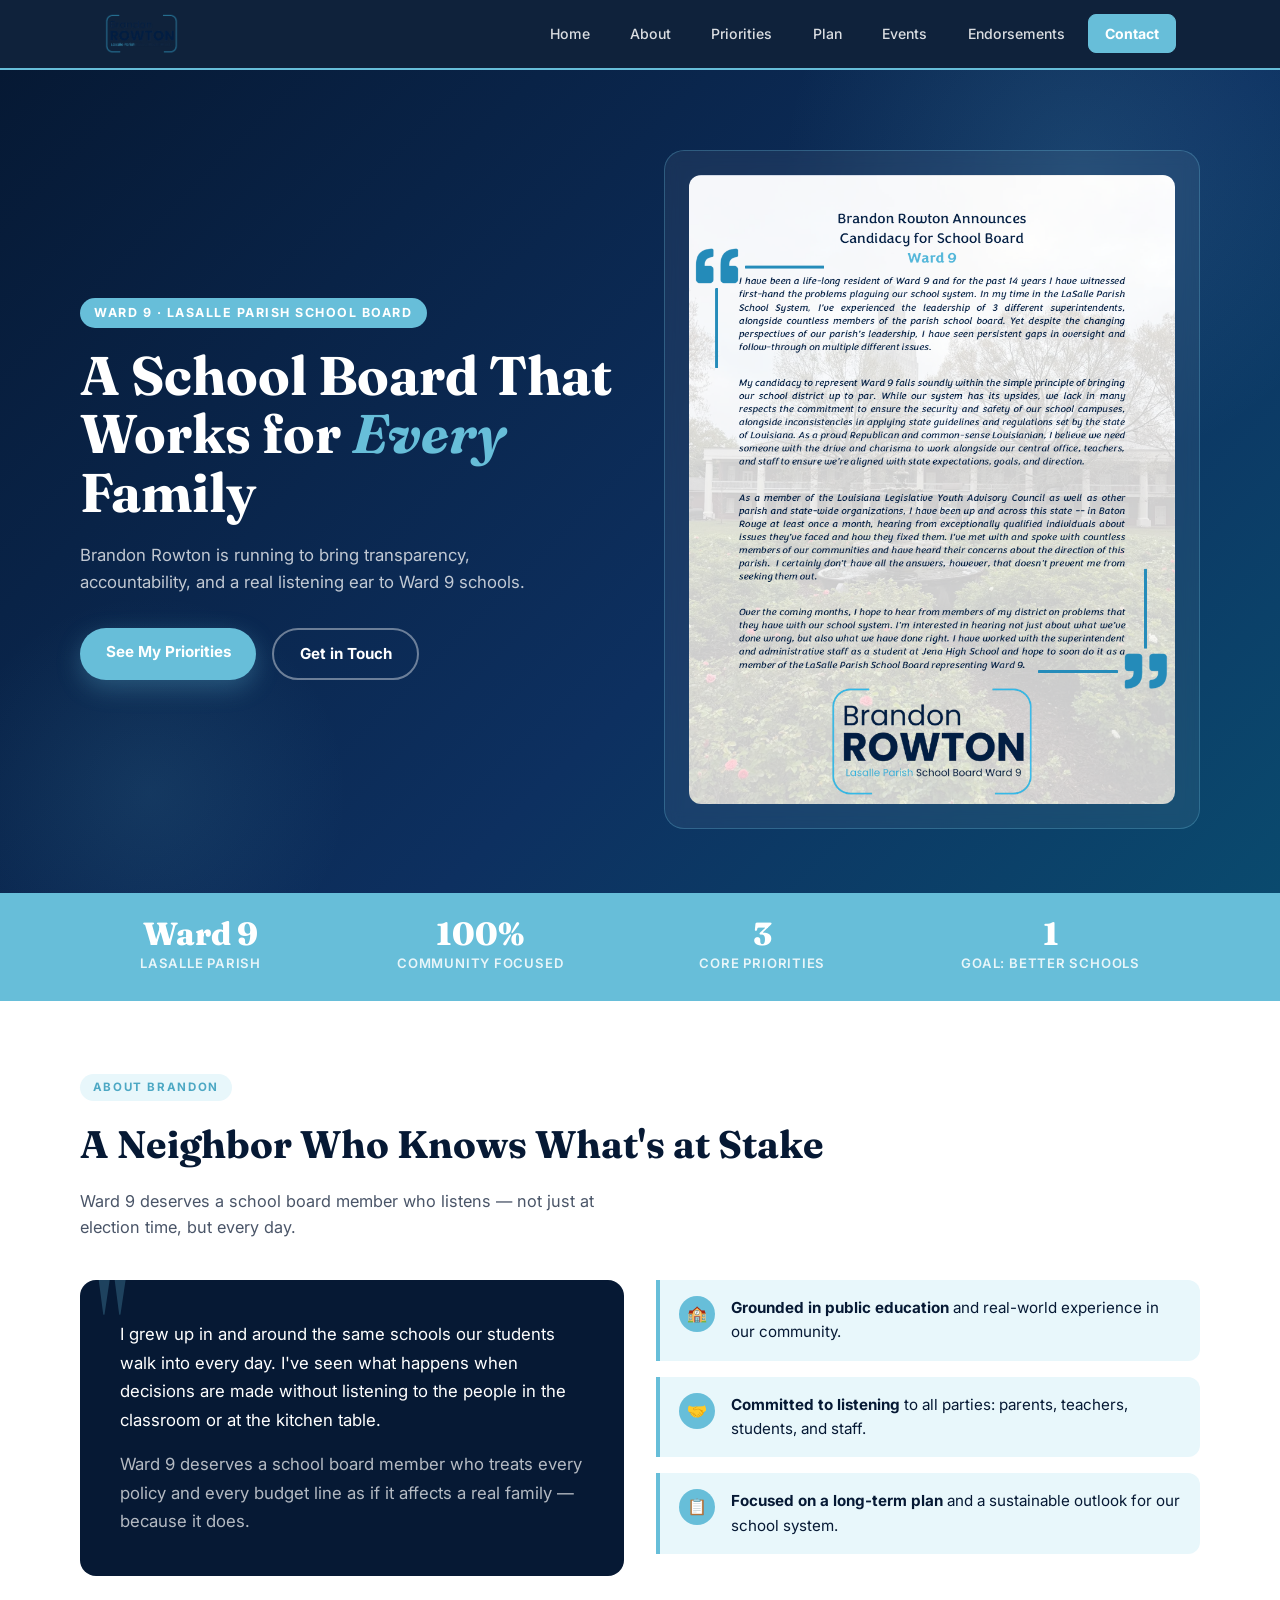
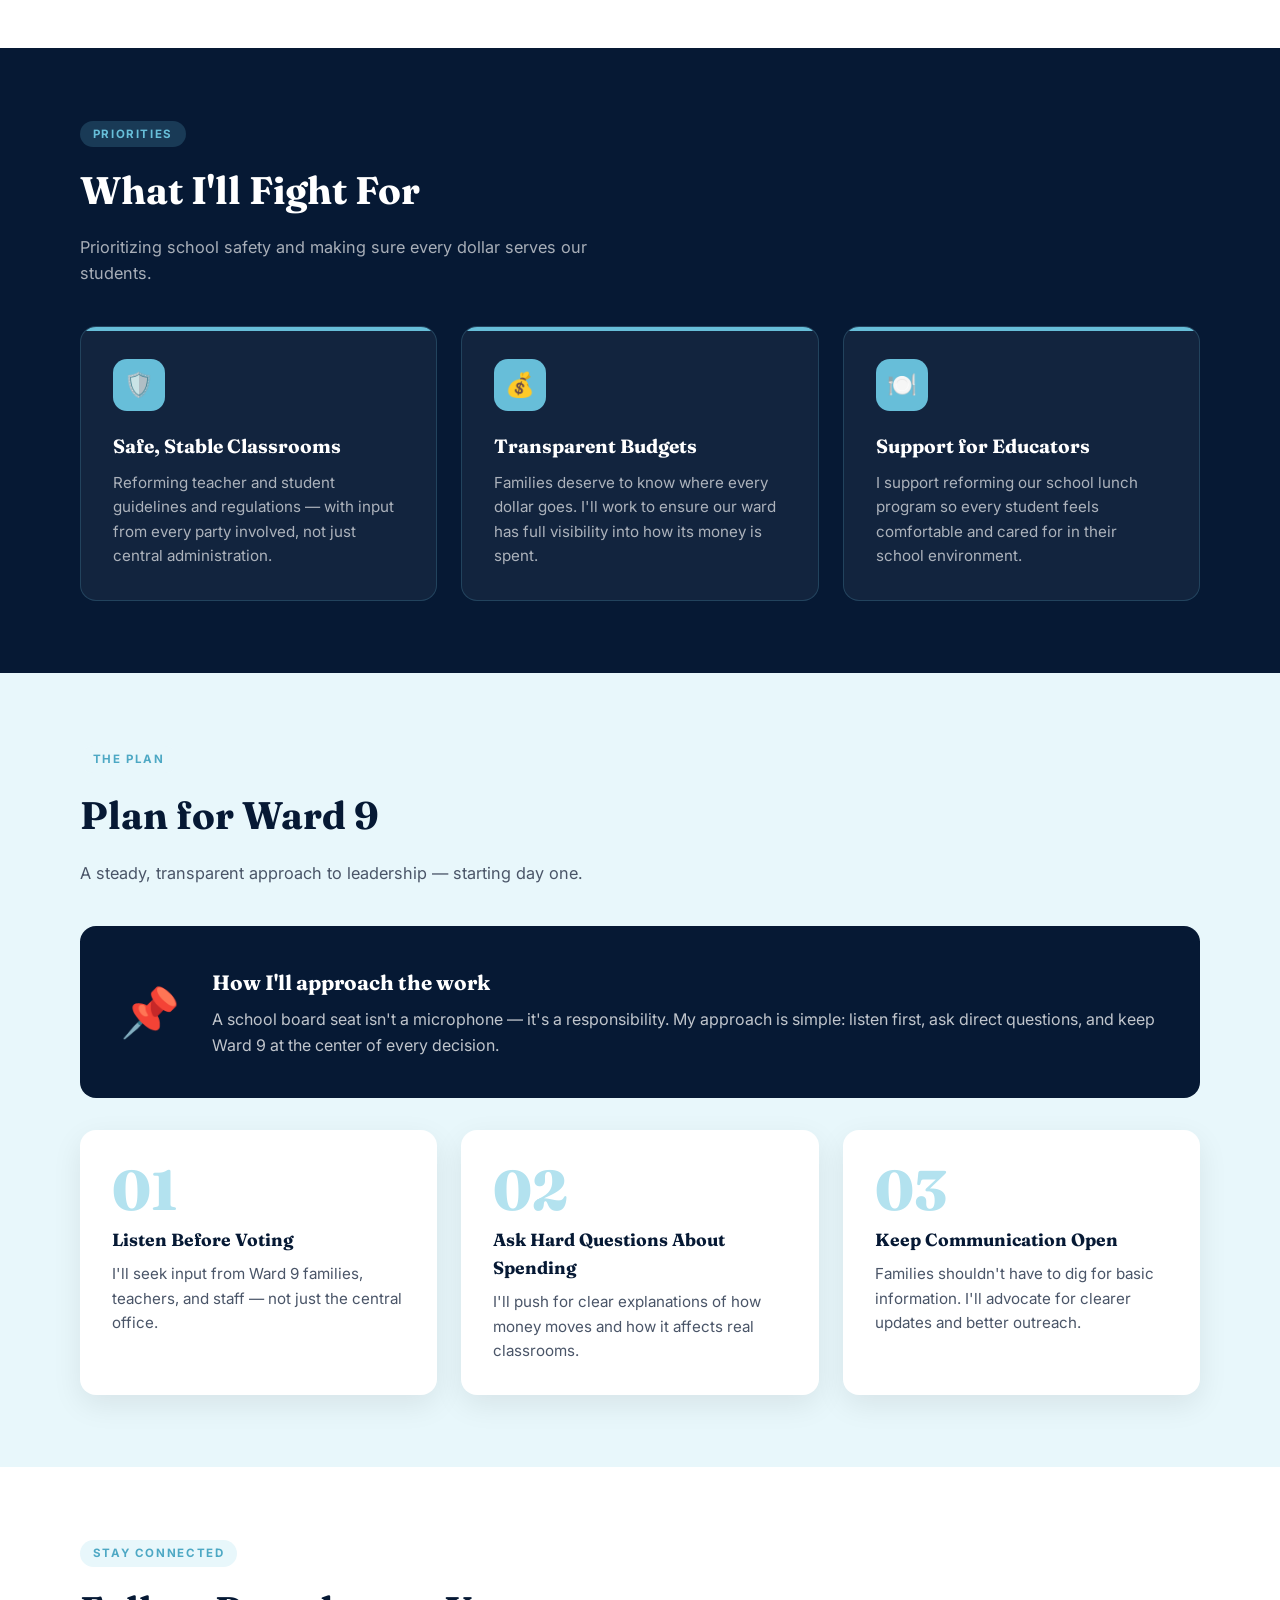
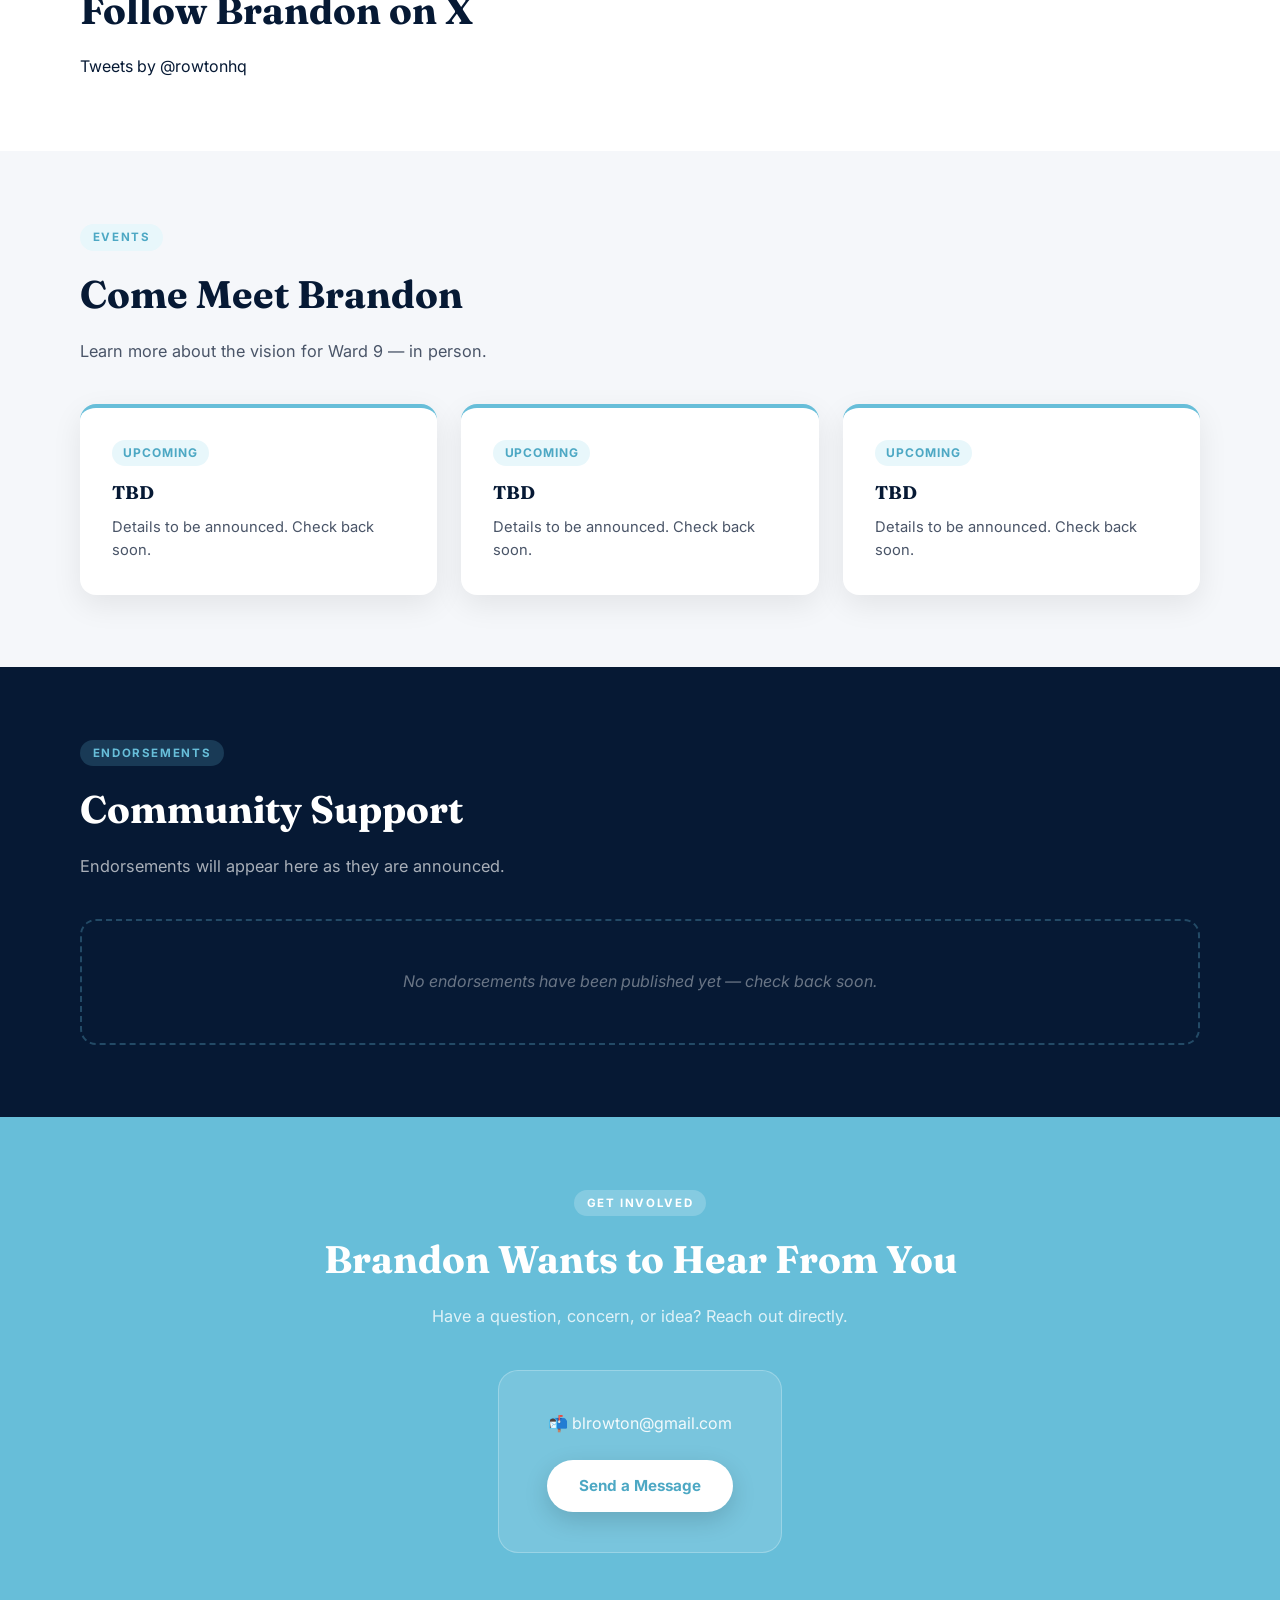
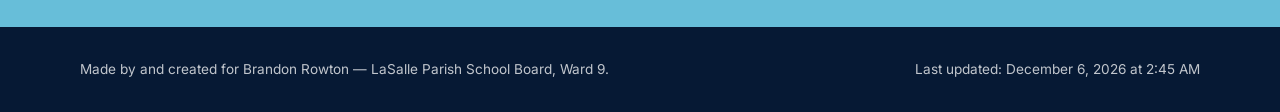
==== index (2).html @ 970050c7 "Add files via upload" ====
<!DOCTYPE html>
<html lang="en">
<head>
  <link rel="stylesheet" href="style.css">
  <meta charset="UTF-8" />
  <meta name="viewport" content="width=device-width, initial-scale=1.0" />
  <title>Brandon Rowton for Ward 9 School Board</title>
  <link rel="icon" type="image/png" href="Copilot_20260420_123606-removebg-preview.png">
  <link rel="preconnect" href="https://fonts.googleapis.com">
  <link rel="preconnect" href="https://fonts.gstatic.com" crossorigin>
  <link href="https://fonts.googleapis.com/css2?family=Fraunces:ital,wght@0,600;0,700;0,800;1,700&family=Inter:wght@400;500;600;700&display=swap" rel="stylesheet">
  <style>
    :root {
      --navy: #082145;
      --navy-deep: #061934;
      --blue: #67bed9;
      --blue-dark: #4da8c4;
      --blue-pale: #e8f7fb;
      --blue-mid: #b3e2ef;
      --white: #FFFFFF;
      --gray: #F5F7FA;
      --radius: 16px;
      --shadow: 0 10px 30px rgba(0,0,0,0.08);
      --shadow-blue: 0 8px 24px rgba(103,190,217,0.3);
    }
    * { margin: 0; padding: 0; box-sizing: border-box; }
    html { scroll-behavior: smooth; }
    body { font-family: "Inter", sans-serif; background: var(--gray); color: var(--navy-deep); line-height: 1.6; overflow-x: hidden; }
    img { max-width: 100%; display: block; }
    a { text-decoration: none; color: inherit; }

    header { position: sticky; top: 0; z-index: 100; background: rgba(6,25,52,0.96); backdrop-filter: blur(12px); border-bottom: 2px solid var(--blue); }
    .nav-container { max-width: 1120px; margin: auto; padding: 0.8rem 1.5rem; display: flex; justify-content: space-between; align-items: center; }
    .nav-logo { height: 42px; width: auto; object-fit: contain; }
    .nav-toggle { display: none; font-size: 1.6rem; background: none; border: none; cursor: pointer; color: #fff; }
    .nav-links { display: flex; gap: 0.4rem; align-items: center; }
    .nav-links a { padding: 0.45rem 1rem; background: transparent; color: rgba(255,255,255,0.85); border-radius: 8px; font-weight: 500; font-size: 0.88rem; transition: 0.2s ease; border: 1px solid transparent; }
    .nav-links a:hover { background: var(--blue); color: #fff; border-color: var(--blue); }
    .nav-links a.cta { background: var(--blue); color: #fff; font-weight: 700; border-color: var(--blue); }
    .nav-links a.cta:hover { background: var(--blue-dark); }
    @media (max-width: 768px) {
      .nav-links { position: fixed; top: 70px; right: 1rem; left: 1rem; background: var(--navy-deep); border: 1px solid var(--blue); border-radius: 12px; padding: 1rem; flex-direction: column; gap: 0.4rem; display: none; }
      .nav-links.open { display: flex; }
      .nav-links a { width: 100%; text-align: center; }
      .nav-toggle { display: block; }
    }

    .hero { background: linear-gradient(135deg, var(--navy-deep) 0%, #0d3060 60%, #0a4a6e 100%); position: relative; overflow: hidden; padding: 5rem 1.5rem 4rem; }
    .hero::before { content: ''; position: absolute; width: 600px; height: 600px; border-radius: 50%; background: radial-gradient(circle, rgba(103,190,217,0.15) 0%, transparent 70%); top: -200px; right: -100px; pointer-events: none; }
    .hero::after { content: ''; position: absolute; width: 400px; height: 400px; border-radius: 50%; background: radial-gradient(circle, rgba(103,190,217,0.1) 0%, transparent 70%); bottom: -100px; left: -50px; pointer-events: none; }
    .hero-inner { max-width: 1120px; margin: auto; display: grid; grid-template-columns: 1fr 1fr; gap: 3rem; align-items: center; position: relative; z-index: 1; }
    @media (max-width: 900px) { .hero-inner { grid-template-columns: 1fr; } }
    .hero-eyebrow { display: inline-block; background: var(--blue); color: #fff; font-size: 0.78rem; font-weight: 700; letter-spacing: 0.12em; text-transform: uppercase; padding: 0.3rem 0.9rem; border-radius: 999px; margin-bottom: 1.2rem; }
    .hero h1 { font-family: "Fraunces", serif; font-size: clamp(2.2rem, 5vw, 3.4rem); line-height: 1.08; color: #fff; margin-bottom: 1.2rem; }
    .hero h1 em { font-style: italic; color: var(--blue); }
    .hero-sub { color: rgba(255,255,255,0.75); font-size: 1.05rem; margin-bottom: 2rem; max-width: 480px; }
    .hero-btns { display: flex; gap: 1rem; flex-wrap: wrap; }
    .btn { display: inline-block; padding: 0.75rem 1.6rem; border-radius: 999px; font-weight: 700; font-size: 0.95rem; transition: 0.2s; cursor: pointer; }
    .btn-primary { background: var(--blue); color: #fff; box-shadow: var(--shadow-blue); }
    .btn-primary:hover { background: var(--blue-dark); transform: translateY(-2px); }
    .btn-outline { background: transparent; color: #fff; border: 2px solid rgba(255,255,255,0.4); }
    .btn-outline:hover { border-color: var(--blue); color: var(--blue); }
    .btn-white { background: #fff; color: var(--blue-dark); font-weight: 700; padding: 0.85rem 2rem; border-radius: 999px; box-shadow: 0 8px 24px rgba(0,0,0,0.15); transition: 0.2s; }
    .btn-white:hover { background: var(--blue-pale); transform: translateY(-2px); }
    .hero-image-card { background: rgba(255,255,255,0.06); border: 1px solid rgba(103,190,217,0.3); border-radius: 20px; padding: 1.5rem; backdrop-filter: blur(8px); }
    .hero-image-card img { border-radius: 12px; width: 100%; }

    .stat-strip { background: var(--blue); padding: 1.6rem 1.5rem; }
    .stat-strip-inner { max-width: 1120px; margin: auto; display: flex; justify-content: space-around; flex-wrap: wrap; gap: 1rem; }
    .stat-item { text-align: center; color: #fff; }
    .stat-num { font-family: "Fraunces", serif; font-size: 2rem; font-weight: 800; line-height: 1; display: block; }
    .stat-label { font-size: 0.82rem; font-weight: 600; letter-spacing: 0.06em; text-transform: uppercase; opacity: 0.85; }

    section { padding: 4.5rem 1.5rem; }
    .section-container { max-width: 1120px; margin: auto; }
    .section-label { display: inline-block; font-size: 0.72rem; font-weight: 700; letter-spacing: 0.14em; text-transform: uppercase; color: var(--blue-dark); background: var(--blue-pale); padding: 0.25rem 0.8rem; border-radius: 999px; margin-bottom: 0.8rem; }
    .section-title { font-family: "Fraunces", serif; font-size: clamp(1.8rem, 3vw, 2.4rem); margin-bottom: 0.8rem; color: var(--navy-deep); }
    .section-subtitle { max-width: 560px; margin-bottom: 2.5rem; color: #4a5568; font-size: 1.02rem; }
    .card { background: #fff; padding: 2rem; border-radius: var(--radius); box-shadow: var(--shadow); }

    #about { background: #fff; }
    .about-grid { display: grid; grid-template-columns: 1fr 1fr; gap: 2rem; align-items: start; }
    @media (max-width: 900px) { .about-grid { grid-template-columns: 1fr; } }
    .about-quote { background: var(--navy-deep); color: #fff; border-radius: var(--radius); padding: 2.5rem; position: relative; overflow: hidden; }
    .about-quote::before { content: '"'; font-family: "Fraunces", serif; font-size: 8rem; color: var(--blue); opacity: 0.25; position: absolute; top: -1rem; left: 1rem; line-height: 1; }
    .about-quote p { font-size: 1.05rem; line-height: 1.7; position: relative; z-index: 1; }
    .about-quote p + p { margin-top: 1rem; color: rgba(255,255,255,0.7); }
    .about-list { display: flex; flex-direction: column; gap: 1rem; }
    .about-list-item { display: flex; align-items: flex-start; gap: 1rem; background: var(--blue-pale); border-left: 4px solid var(--blue); border-radius: 0 12px 12px 0; padding: 1rem 1.2rem; }
    .about-list-item-icon { width: 36px; height: 36px; border-radius: 50%; background: var(--blue); color: #fff; display: flex; align-items: center; justify-content: center; font-size: 1rem; flex-shrink: 0; }
    .about-list-item p { font-size: 0.95rem; color: var(--navy-deep); }

    #priorities { background: var(--navy-deep); }
    #priorities .section-title { color: #fff; }
    #priorities .section-subtitle { color: rgba(255,255,255,0.65); }
    #priorities .section-label { background: rgba(103,190,217,0.2); color: var(--blue); }
    .priorities-grid { display: grid; grid-template-columns: repeat(auto-fit, minmax(280px, 1fr)); gap: 1.5rem; }
    .priority-card { background: rgba(255,255,255,0.05); border: 1px solid rgba(103,190,217,0.2); border-radius: var(--radius); padding: 2rem; transition: 0.25s ease; position: relative; overflow: hidden; }
    .priority-card::before { content: ''; position: absolute; top: 0; left: 0; right: 0; height: 4px; background: var(--blue); }
    .priority-card:hover { background: rgba(103,190,217,0.08); border-color: rgba(103,190,217,0.5); transform: translateY(-4px); }
    .priority-icon { width: 52px; height: 52px; border-radius: 14px; background: var(--blue); display: flex; align-items: center; justify-content: center; font-size: 1.5rem; margin-bottom: 1.2rem; }
    .priority-card h3 { font-family: "Fraunces", serif; font-size: 1.2rem; color: #fff; margin-bottom: 0.6rem; }
    .priority-card p { color: rgba(255,255,255,0.65); font-size: 0.95rem; }

    #plan { background: var(--blue-pale); }
    .plan-intro { background: var(--navy-deep); color: #fff; border-radius: var(--radius); padding: 2.5rem; margin-bottom: 2rem; display: flex; gap: 2rem; align-items: center; }
    .plan-intro-icon { font-size: 3rem; flex-shrink: 0; }
    .plan-intro h3 { font-family: "Fraunces", serif; font-size: 1.3rem; margin-bottom: 0.5rem; }
    .plan-intro p { color: rgba(255,255,255,0.75); }
    @media (max-width: 600px) { .plan-intro { flex-direction: column; gap: 1rem; } }
    .plan-steps { display: grid; grid-template-columns: repeat(auto-fit, minmax(260px, 1fr)); gap: 1.5rem; }
    .plan-step { background: #fff; border-radius: var(--radius); padding: 2rem; box-shadow: var(--shadow); }
    .plan-step-num { font-family: "Fraunces", serif; font-size: 3.5rem; font-weight: 800; color: var(--blue-mid); line-height: 1; margin-bottom: 0.5rem; }
    .plan-step h3 { font-family: "Fraunces", serif; font-size: 1.1rem; margin-bottom: 0.5rem; color: var(--navy-deep); }
    .plan-step p { color: #4a5568; font-size: 0.95rem; }

    #twitter { background: #fff; }

    #events { background: var(--gray); }
    .event-card { background: #fff; border-radius: var(--radius); padding: 2rem; box-shadow: var(--shadow); border-top: 4px solid var(--blue); display: flex; flex-direction: column; gap: 0.5rem; }
    .event-badge { display: inline-block; background: var(--blue-pale); color: var(--blue-dark); font-size: 0.75rem; font-weight: 700; letter-spacing: 0.08em; text-transform: uppercase; padding: 0.2rem 0.7rem; border-radius: 999px; margin-bottom: 0.3rem; align-self: flex-start; }
    .event-card h3 { font-family: "Fraunces", serif; font-size: 1.15rem; color: var(--navy-deep); }
    .event-card p { color: #4a5568; font-size: 0.92rem; }

    #endorsements { background: var(--navy-deep); }
    #endorsements .section-title { color: #fff; }
    #endorsements .section-subtitle { color: rgba(255,255,255,0.65); }
    #endorsements .section-label { background: rgba(103,190,217,0.2); color: var(--blue); }
    .endorsement-empty { border: 2px dashed rgba(103,190,217,0.3); border-radius: var(--radius); padding: 3rem; text-align: center; color: rgba(255,255,255,0.4); font-style: italic; }

    #contact { background: var(--blue); text-align: center; }
    #contact .section-title { color: #fff; }
    #contact .section-subtitle { color: rgba(255,255,255,0.8); margin-left: auto; margin-right: auto; }
    #contact .section-label { background: rgba(255,255,255,0.2); color: #fff; }
    .contact-card { display: inline-flex; flex-direction: column; align-items: center; gap: 1.5rem; background: rgba(255,255,255,0.12); border: 1px solid rgba(255,255,255,0.25); border-radius: 20px; padding: 2.5rem 3rem; }
    .contact-email { color: rgba(255,255,255,0.9); font-size: 1rem; }

    footer { background: var(--navy-deep); color: #fff; padding: 2rem 1.5rem; border-top: 2px solid var(--blue); }
    .footer-inner { max-width: 1120px; margin: auto; display: flex; justify-content: space-between; align-items: center; flex-wrap: wrap; gap: 1rem; font-size: 0.85rem; opacity: 0.75; }

    @keyframes fadeUp { from { opacity: 0; transform: translateY(24px); } to { opacity: 1; transform: translateY(0); } }
    .hero-text > * { opacity: 0; animation: fadeUp 0.6s ease forwards; }
    .hero-text > *:nth-child(1) { animation-delay: 0.1s; }
    .hero-text > *:nth-child(2) { animation-delay: 0.2s; }
    .hero-text > *:nth-child(3) { animation-delay: 0.3s; }
    .hero-text > *:nth-child(4) { animation-delay: 0.4s; }
    .hero-image-card { opacity: 0; animation: fadeUp 0.7s ease 0.5s forwards; }
  </style>
</head>
<body>

<div id="fb-root"></div>
<script async defer crossorigin="anonymous" src="https://connect.facebook.net/en_US/sdk.js#xfbml=1&version=v17.0"></script>

<header>
  <div class="nav-container">
    <img src="Copilot_20260420_100757.png" class="nav-logo" alt="Campaign Logo">
    <button class="nav-toggle" id="navToggle">☰</button>
    <nav class="nav-links">
      <a href="#top">Home</a>
      <a href="#about">About</a>
      <a href="#priorities">Priorities</a>
      <a href="#plan">Plan</a>
      <a href="#events">Events</a>
      <a href="#endorsements">Endorsements</a>
      <a href="#contact" class="cta">Contact</a>
    </nav>
  </div>
</header>

<section class="hero" id="top">
  <div class="hero-inner">
    <div class="hero-text">
      <span class="hero-eyebrow">Ward 9 · LaSalle Parish School Board</span>
      <h1>A School Board That Works for <em>Every</em> Family</h1>
      <p class="hero-sub">Brandon Rowton is running to bring transparency, accountability, and a real listening ear to Ward 9 schools.</p>
      <div class="hero-btns">
        <a href="#priorities" class="btn btn-primary">See My Priorities</a>
        <a href="#contact" class="btn btn-outline">Get in Touch</a>
      </div>
    </div>
    <div class="hero-image-card">
      <img src="Slide1 (2).PNG" alt="Campaign Sign">
    </div>
  </div>
</section>

<div class="stat-strip">
  <div class="stat-strip-inner">
    <div class="stat-item"><span class="stat-num">Ward 9</span><span class="stat-label">LaSalle Parish</span></div>
    <div class="stat-item"><span class="stat-num">100%</span><span class="stat-label">Community Focused</span></div>
    <div class="stat-item"><span class="stat-num">3</span><span class="stat-label">Core Priorities</span></div>
    <div class="stat-item"><span class="stat-num">1</span><span class="stat-label">Goal: Better Schools</span></div>
  </div>
</div>

<section id="about">
  <div class="section-container">
    <span class="section-label">About Brandon</span>
    <h2 class="section-title">A Neighbor Who Knows What's at Stake</h2>
    <p class="section-subtitle">Ward 9 deserves a school board member who listens — not just at election time, but every day.</p>
    <div class="about-grid">
      <div class="about-quote">
        <p>I grew up in and around the same schools our students walk into every day. I've seen what happens when decisions are made without listening to the people in the classroom or at the kitchen table.</p>
        <p>Ward 9 deserves a school board member who treats every policy and every budget line as if it affects a real family — because it does.</p>
      </div>
      <div class="about-list">
        <div class="about-list-item">
          <div class="about-list-item-icon">🏫</div>
          <p><strong>Grounded in public education</strong> and real-world experience in our community.</p>
        </div>
        <div class="about-list-item">
          <div class="about-list-item-icon">🤝</div>
          <p><strong>Committed to listening</strong> to all parties: parents, teachers, students, and staff.</p>
        </div>
        <div class="about-list-item">
          <div class="about-list-item-icon">📋</div>
          <p><strong>Focused on a long-term plan</strong> and a sustainable outlook for our school system.</p>
        </div>
      </div>
    </div>
  </div>
</section>

<section id="priorities">
  <div class="section-container">
    <span class="section-label">Priorities</span>
    <h2 class="section-title">What I'll Fight For</h2>
    <p class="section-subtitle">Prioritizing school safety and making sure every dollar serves our students.</p>
    <div class="priorities-grid">
      <div class="priority-card">
        <div class="priority-icon">🛡️</div>
        <h3>Safe, Stable Classrooms</h3>
        <p>Reforming teacher and student guidelines and regulations — with input from every party involved, not just central administration.</p>
      </div>
      <div class="priority-card">
        <div class="priority-icon">💰</div>
        <h3>Transparent Budgets</h3>
        <p>Families deserve to know where every dollar goes. I'll work to ensure our ward has full visibility into how its money is spent.</p>
      </div>
      <div class="priority-card">
        <div class="priority-icon">🍽️</div>
        <h3>Support for Educators</h3>
        <p>I support reforming our school lunch program so every student feels comfortable and cared for in their school environment.</p>
      </div>
    </div>
  </div>
</section>

<section id="plan">
  <div class="section-container">
    <span class="section-label">The Plan</span>
    <h2 class="section-title">Plan for Ward 9</h2>
    <p class="section-subtitle">A steady, transparent approach to leadership — starting day one.</p>
    <div class="plan-intro">
      <div class="plan-intro-icon">📌</div>
      <div>
        <h3>How I'll approach the work</h3>
        <p>A school board seat isn't a microphone — it's a responsibility. My approach is simple: listen first, ask direct questions, and keep Ward 9 at the center of every decision.</p>
      </div>
    </div>
    <div class="plan-steps">
      <div class="plan-step">
        <div class="plan-step-num">01</div>
        <h3>Listen Before Voting</h3>
        <p>I'll seek input from Ward 9 families, teachers, and staff — not just the central office.</p>
      </div>
      <div class="plan-step">
        <div class="plan-step-num">02</div>
        <h3>Ask Hard Questions About Spending</h3>
        <p>I'll push for clear explanations of how money moves and how it affects real classrooms.</p>
      </div>
      <div class="plan-step">
        <div class="plan-step-num">03</div>
        <h3>Keep Communication Open</h3>
        <p>Families shouldn't have to dig for basic information. I'll advocate for clearer updates and better outreach.</p>
      </div>
    </div>
  </div>
</section>

<section id="twitter">
  <div class="section-container">
    <span class="section-label">Stay Connected</span>
    <h2 class="section-title">Follow Brandon on X</h2>
    <a class="twitter-timeline" data-width="480" data-height="500" href="https://x.com/rowtonhq">Tweets by @rowtonhq</a>
    <script async src="https://platform.twitter.com/widgets.js" charset="utf-8"></script>
  </div>
</section>

<section id="events">
  <div class="section-container">
    <span class="section-label">Events</span>
    <h2 class="section-title">Come Meet Brandon</h2>
    <p class="section-subtitle">Learn more about the vision for Ward 9 — in person.</p>
    <div class="priorities-grid">
      <div class="event-card"><span class="event-badge">Upcoming</span><h3>TBD</h3><p>Details to be announced. Check back soon.</p></div>
      <div class="event-card"><span class="event-badge">Upcoming</span><h3>TBD</h3><p>Details to be announced. Check back soon.</p></div>
      <div class="event-card"><span class="event-badge">Upcoming</span><h3>TBD</h3><p>Details to be announced. Check back soon.</p></div>
    </div>
  </div>
</section>

<section id="endorsements">
  <div class="section-container">
    <span class="section-label">Endorsements</span>
    <h2 class="section-title">Community Support</h2>
    <p class="section-subtitle">Endorsements will appear here as they are announced.</p>
    <div class="endorsement-empty">No endorsements have been published yet — check back soon.</div>
  </div>
</section>

<section id="contact">
  <div class="section-container">
    <span class="section-label">Get Involved</span>
    <h2 class="section-title">Brandon Wants to Hear From You</h2>
    <p class="section-subtitle">Have a question, concern, or idea? Reach out directly.</p>
    <div class="contact-card">
      <p class="contact-email">📬 blrowton@gmail.com</p>
      <a href="mailto:blrowton@gmail.com?subject=Message from Campaign Website" class="btn btn-white">Send a Message</a>
    </div>
  </div>
</section>

<footer>
  <div class="footer-inner">
    <div>Made by and created for Brandon Rowton — LaSalle Parish School Board, Ward 9.</div>
    <div id="lastUpdated"></div>
  </div>
</footer>

<script>
  const updated = new Date(document.lastModified);
  document.getElementById("lastUpdated").textContent = "Last updated: " + updated.toLocaleString("en-US", { year:"numeric", month:"long", day:"numeric", hour:"numeric", minute:"2-digit", hour12:true });
</script>
<script>
  const navToggle = document.getElementById("navToggle");
  const navMenu = document.querySelector(".nav-links");
  navToggle.addEventListener("click", () => navMenu.classList.toggle("open"));
  navMenu.querySelectorAll("a").forEach(link => link.addEventListener("click", () => navMenu.classList.remove("open")));
</script>

</body>
</html>
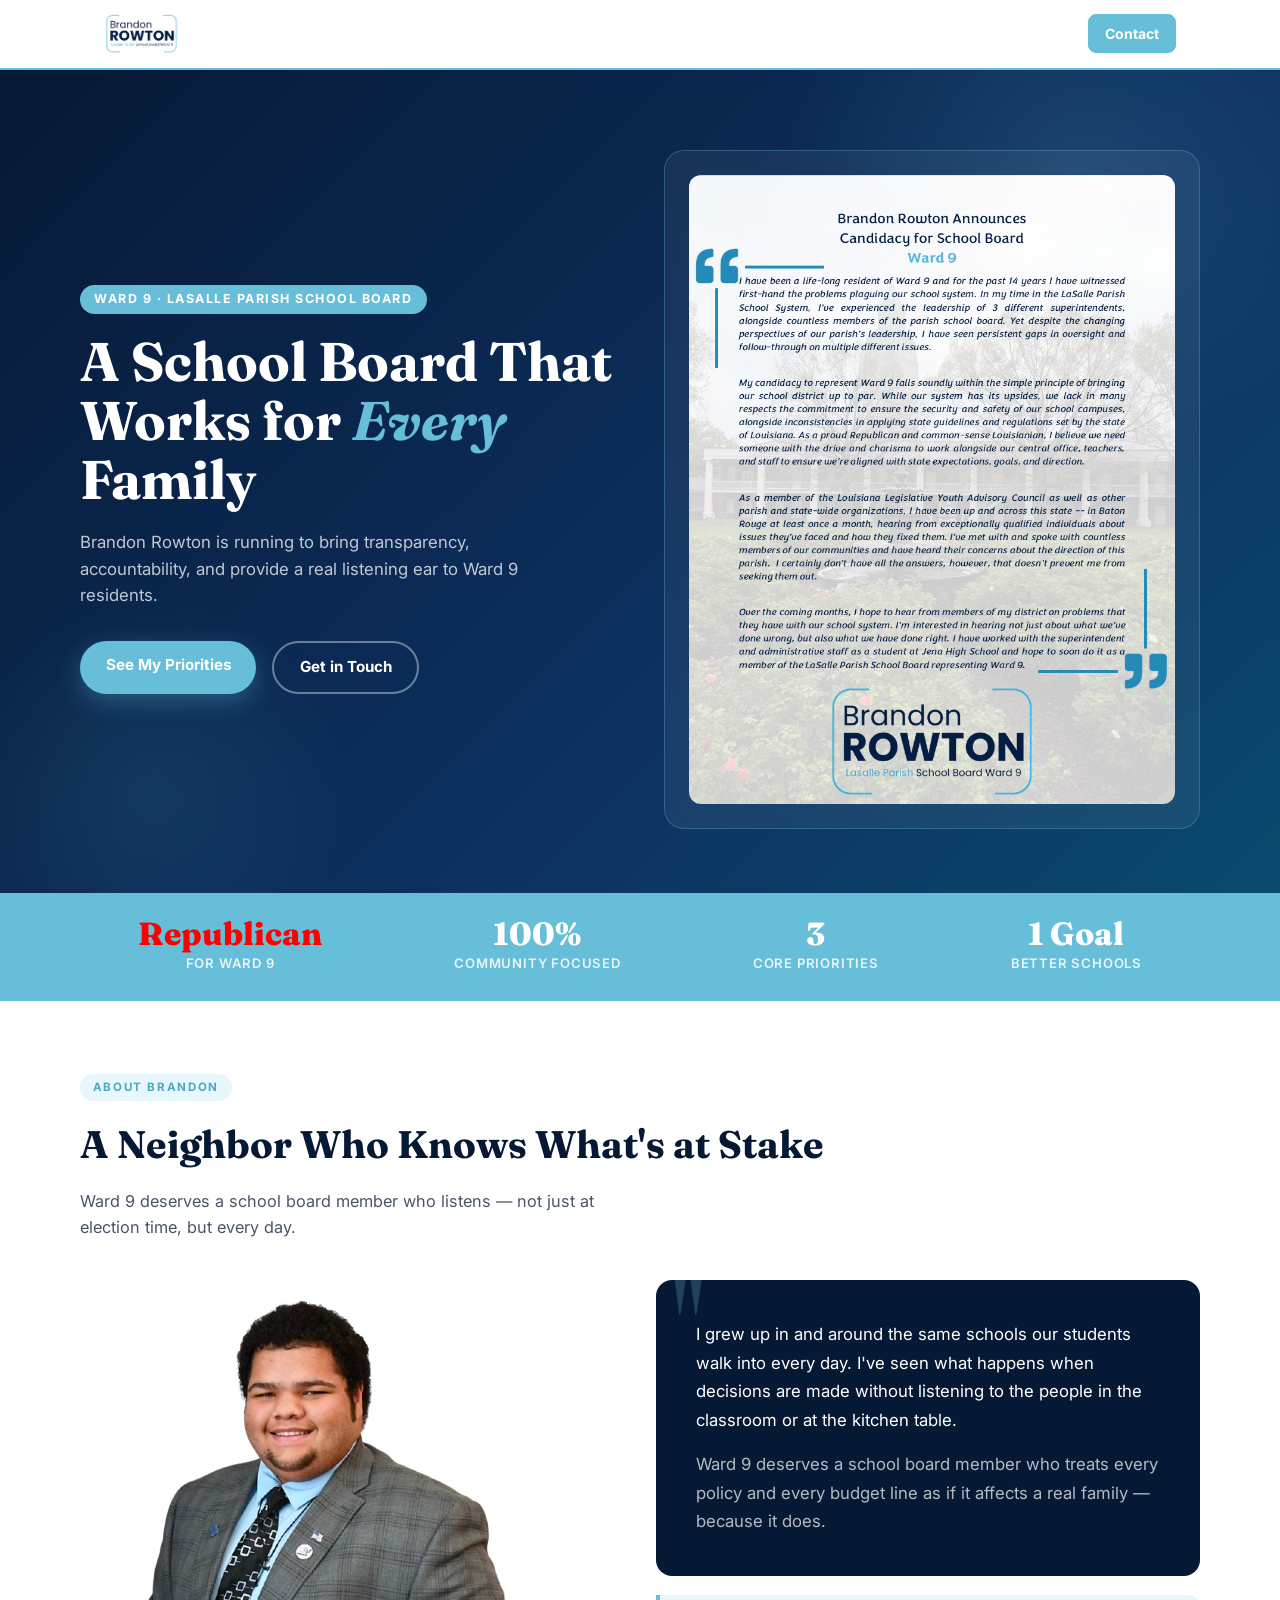
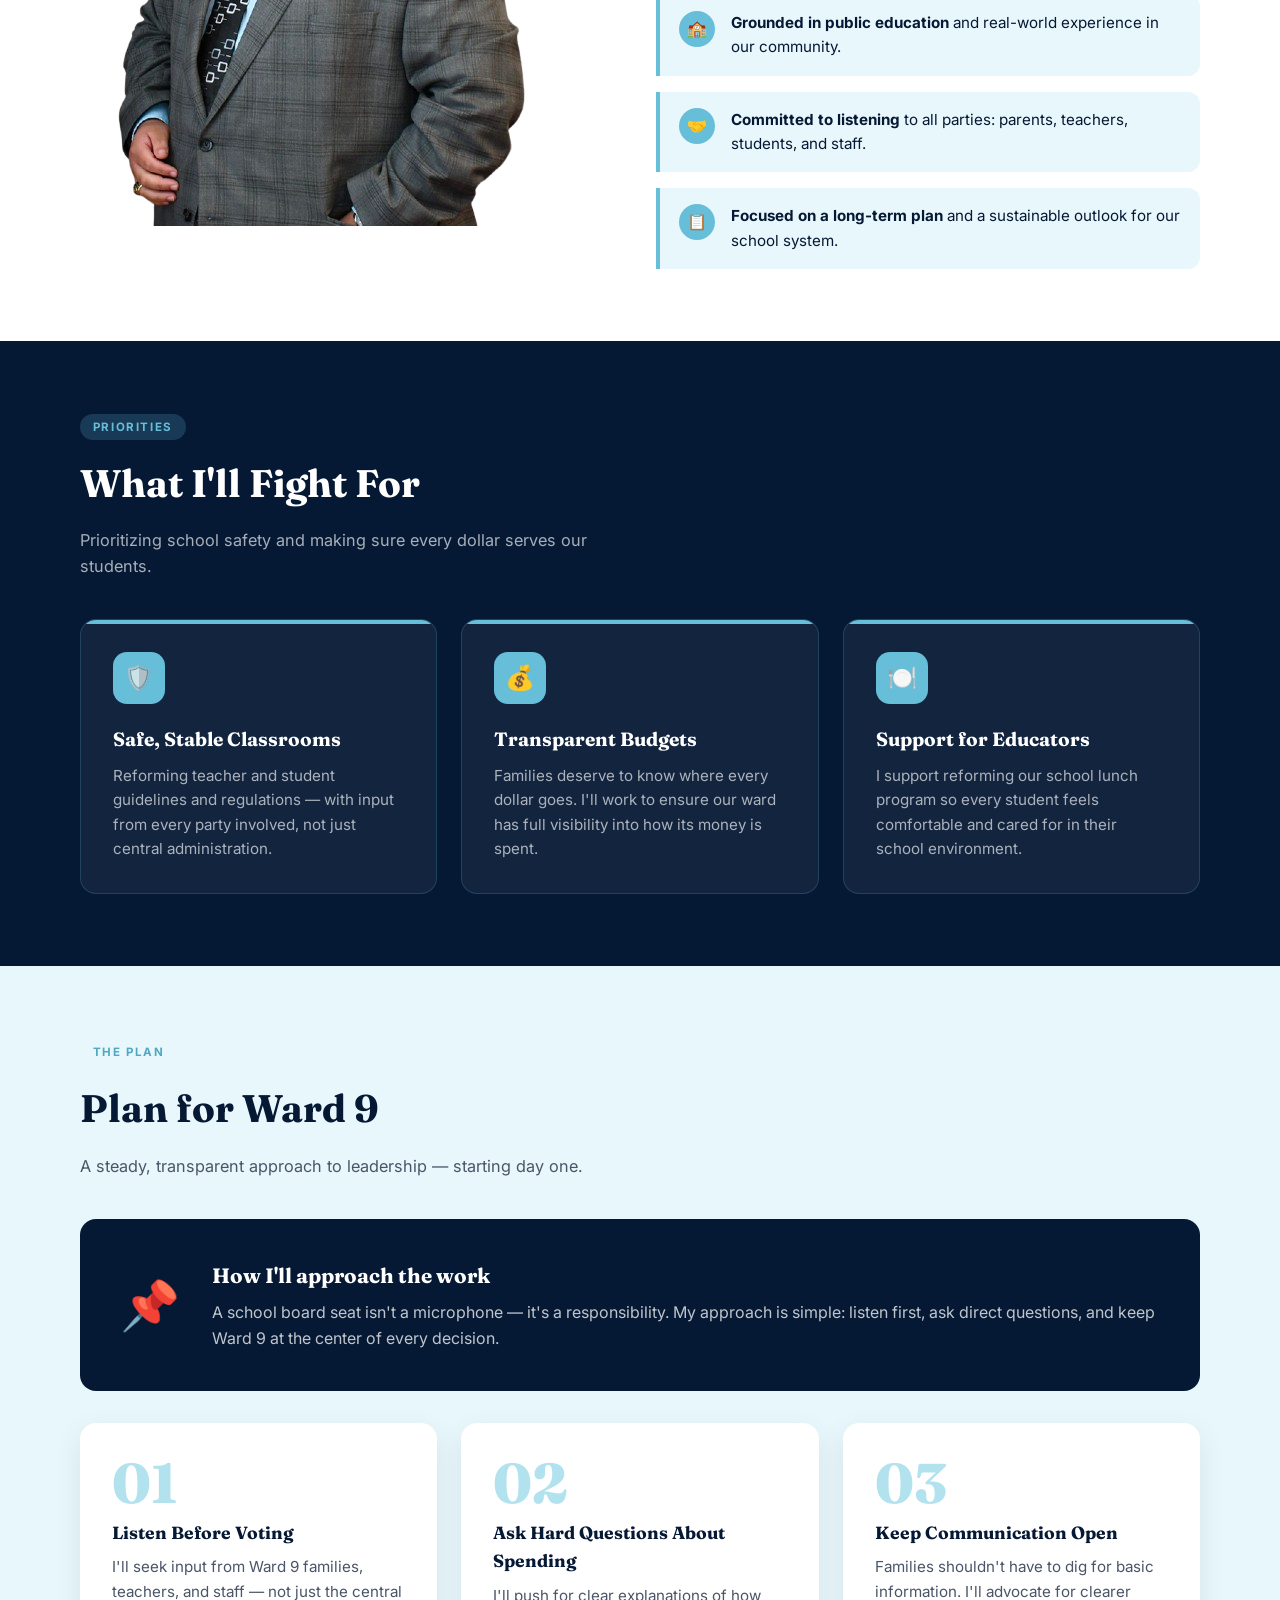
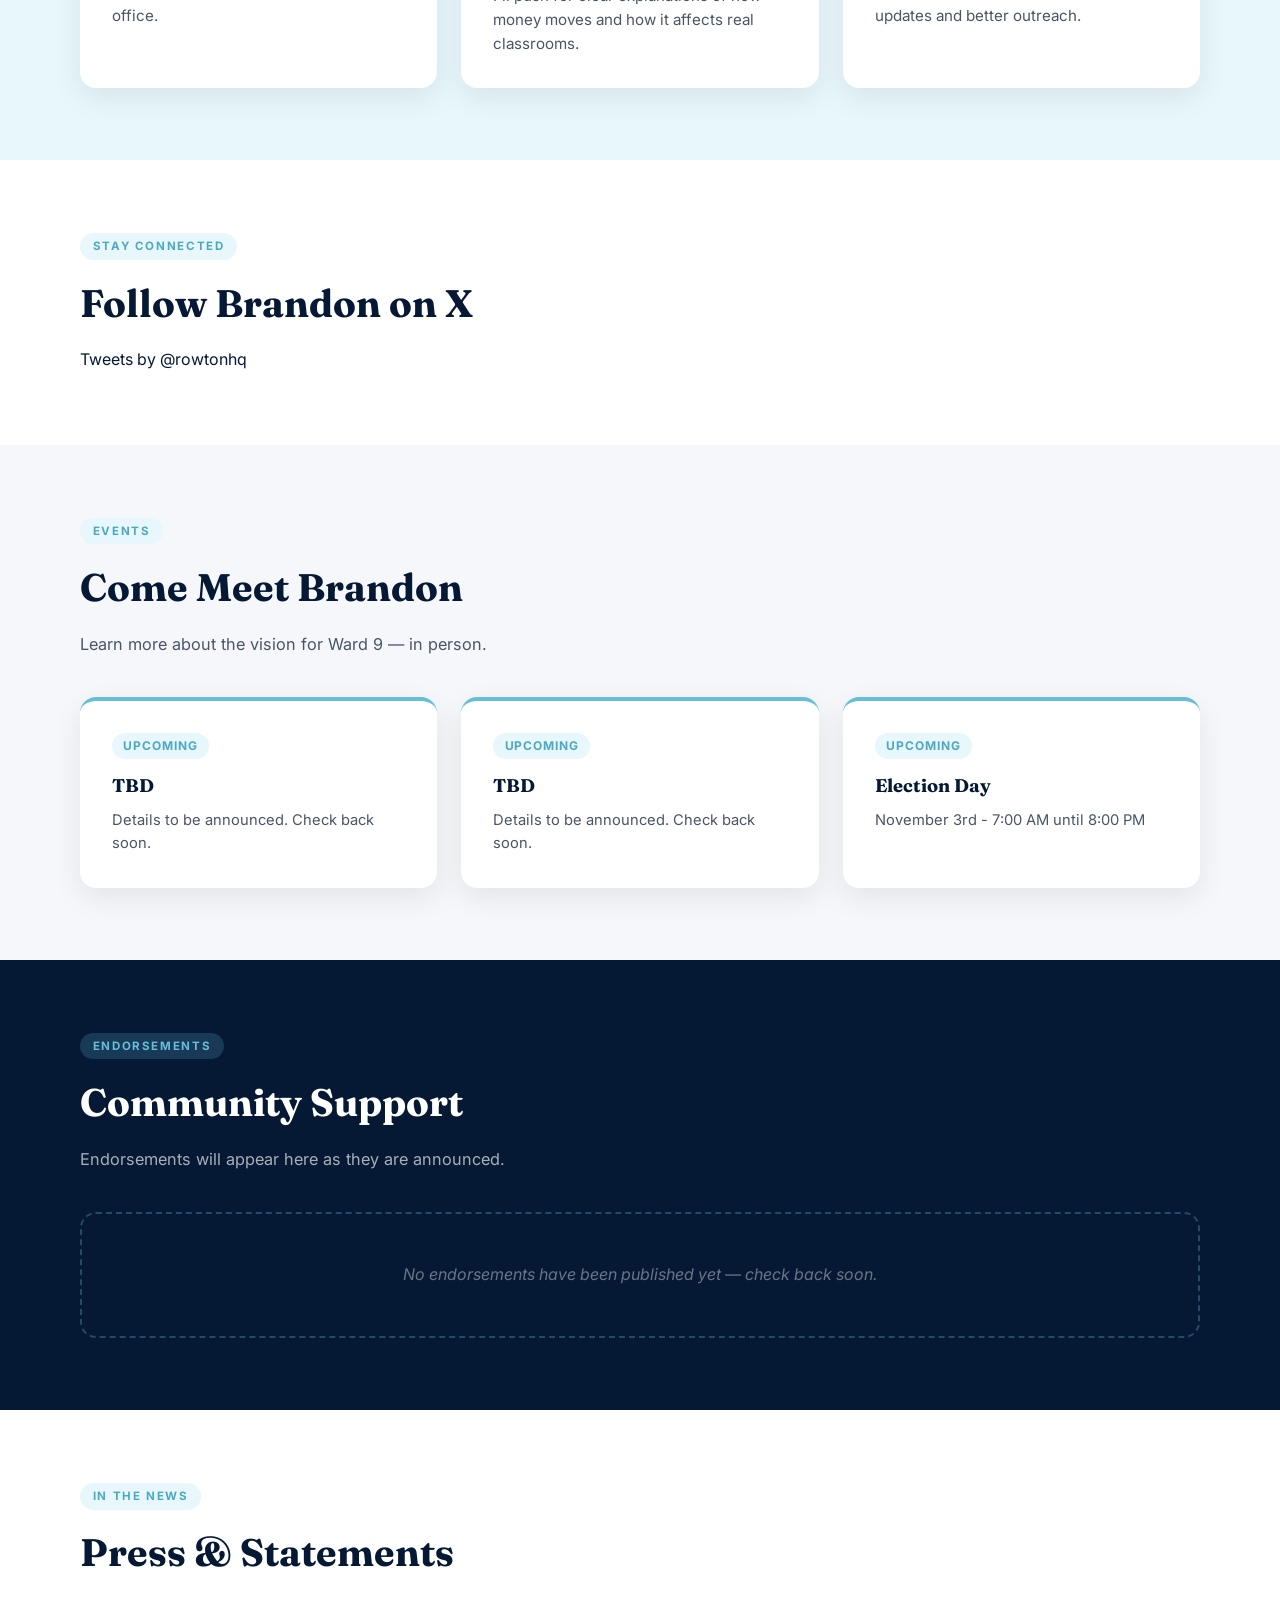
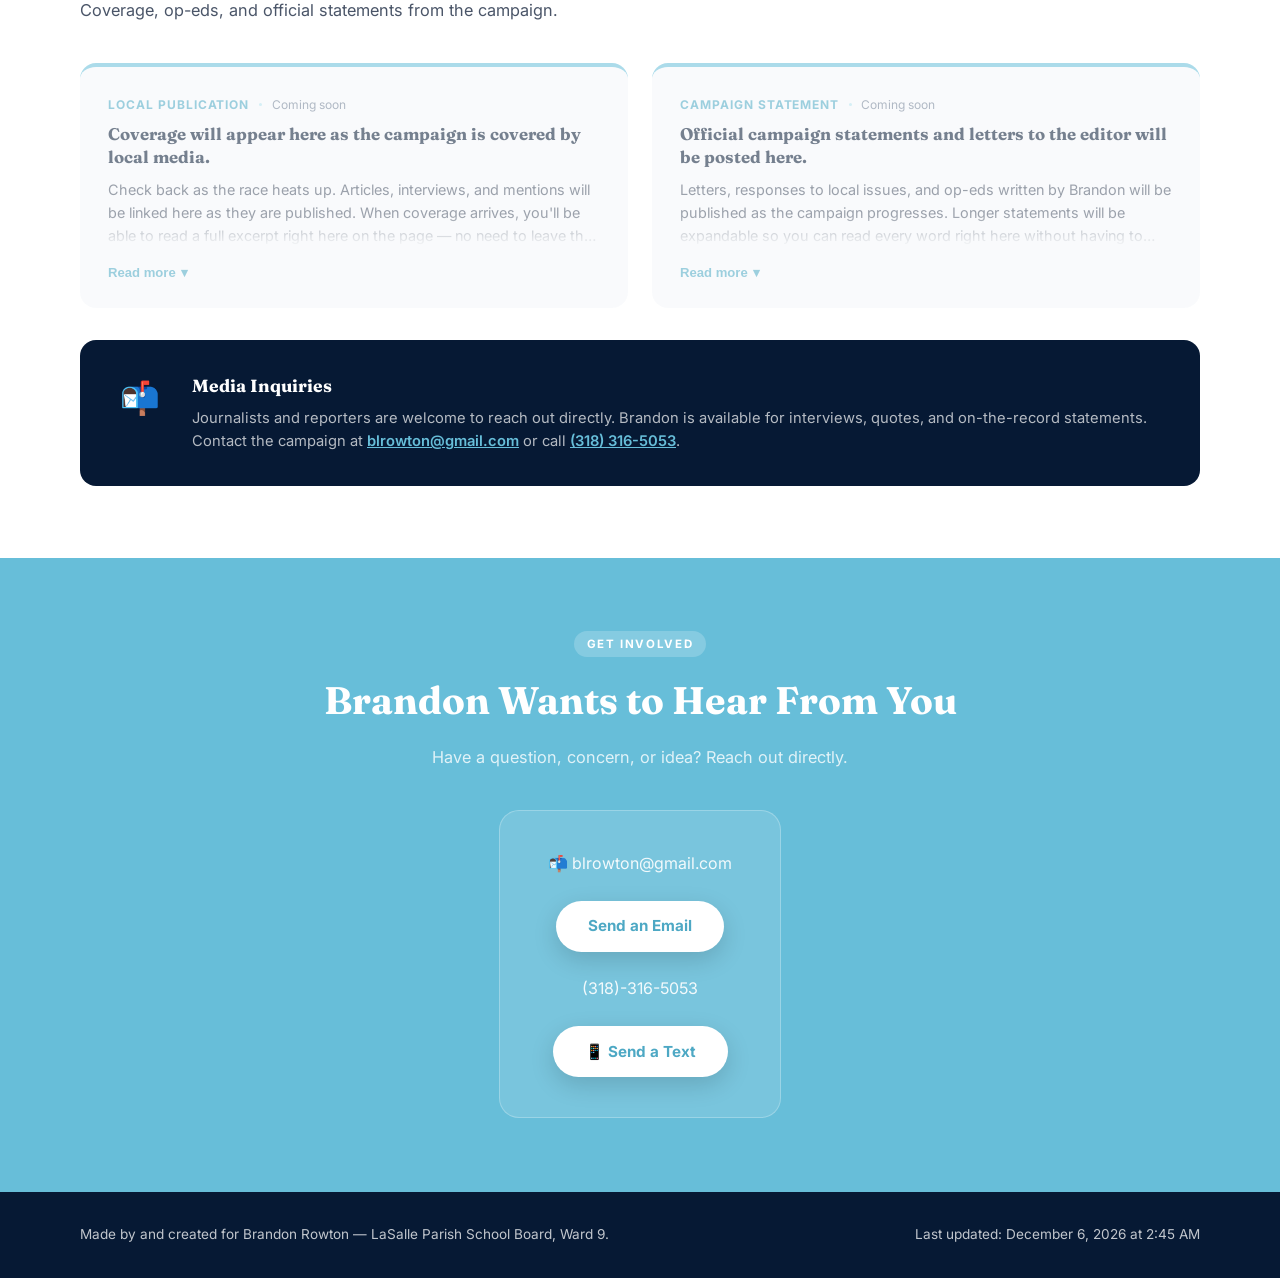
==== commit ffdf424b: "Add files via upload" ====
--- a/index (2).html
+++ b/index (2).html
@@ -5,7 +5,7 @@
   <meta charset="UTF-8" />
   <meta name="viewport" content="width=device-width, initial-scale=1.0" />
   <title>Brandon Rowton for Ward 9 School Board</title>
-  <link rel="icon" type="image/png" href="Copilot_20260420_123606-removebg-preview.png">
+  <link rel="icon" type="image/png" href="BCO.a9fb7232-cc8b-4e36-939b-543830245886.png">
   <link rel="preconnect" href="https://fonts.googleapis.com">
   <link rel="preconnect" href="https://fonts.gstatic.com" crossorigin>
   <link href="https://fonts.googleapis.com/css2?family=Fraunces:ital,wght@0,600;0,700;0,800;1,700&family=Inter:wght@400;500;600;700&display=swap" rel="stylesheet">
@@ -19,6 +19,7 @@
       --blue-mid: #b3e2ef;
       --white: #FFFFFF;
       --gray: #F5F7FA;
+      --red: #E81B23;
       --radius: 16px;
       --shadow: 0 10px 30px rgba(0,0,0,0.08);
       --shadow-blue: 0 8px 24px rgba(103,190,217,0.3);
@@ -29,7 +30,7 @@
     img { max-width: 100%; display: block; }
     a { text-decoration: none; color: inherit; }
 
-    header { position: sticky; top: 0; z-index: 100; background: rgba(6,25,52,0.96); backdrop-filter: blur(12px); border-bottom: 2px solid var(--blue); }
+    header { position: sticky; top: 0; z-index: 100; background: rgba(255,255,255,1); backdrop-filter: blur(12px); border-bottom: 2px solid var(--blue); }
     .nav-container { max-width: 1120px; margin: auto; padding: 0.8rem 1.5rem; display: flex; justify-content: space-between; align-items: center; }
     .nav-logo { height: 42px; width: auto; object-fit: contain; }
     .nav-toggle { display: none; font-size: 1.6rem; background: none; border: none; cursor: pointer; color: #fff; }
@@ -138,6 +139,32 @@
     footer { background: var(--navy-deep); color: #fff; padding: 2rem 1.5rem; border-top: 2px solid var(--blue); }
     .footer-inner { max-width: 1120px; margin: auto; display: flex; justify-content: space-between; align-items: center; flex-wrap: wrap; gap: 1rem; font-size: 0.85rem; opacity: 0.75; }
 
+    #press { background: #fff; }
+    .press-grid { display: grid; grid-template-columns: repeat(auto-fit, minmax(300px, 1fr)); gap: 1.5rem; }
+    .press-card { background: var(--gray); border-radius: var(--radius); padding: 1.75rem; border-top: 4px solid var(--blue); display: flex; flex-direction: column; gap: 0.6rem; transition: 0.2s ease; text-decoration: none; color: inherit; }
+    .press-card:hover { transform: translateY(-3px); box-shadow: var(--shadow); }
+    .press-source { display: flex; align-items: center; gap: 0.6rem; }
+    .press-source-name { font-size: 0.75rem; font-weight: 700; letter-spacing: 0.08em; text-transform: uppercase; color: var(--blue-dark); }
+    .press-source-dot { width: 3px; height: 3px; background: var(--blue-mid); border-radius: 50%; }
+    .press-date { font-size: 0.75rem; color: #718096; }
+    .press-card h3 { font-family: "Fraunces", serif; font-size: 1.05rem; color: var(--navy-deep); line-height: 1.35; }
+    .press-card p { font-size: 0.9rem; color: #4a5568; line-height: 1.6; flex: 1; }
+    .press-read-more { font-size: 0.82rem; font-weight: 700; color: var(--blue-dark); margin-top: 0.4rem; }
+    .press-body { position: relative; }
+    .press-body p { font-size: 0.9rem; color: #4a5568; line-height: 1.6; margin: 0; }
+    .press-body.collapsed p { display: -webkit-box; -webkit-line-clamp: 3; -webkit-box-orient: vertical; overflow: hidden; }
+    .press-body.collapsed::after { content: ''; position: absolute; bottom: 0; left: 0; right: 0; height: 2rem; background: linear-gradient(transparent, var(--gray)); pointer-events: none; }
+    .press-toggle { background: none; border: none; cursor: pointer; font-size: 0.82rem; font-weight: 700; color: var(--blue-dark); padding: 0; margin-top: 0.5rem; display: inline-flex; align-items: center; gap: 0.3rem; }
+    .press-toggle:hover { color: var(--blue); }
+    .press-toggle-arrow { display: inline-block; transition: transform 0.25s ease; font-style: normal; }
+    .press-toggle.expanded .press-toggle-arrow { transform: rotate(180deg); }
+    .press-statement { background: var(--navy-deep); border-radius: var(--radius); padding: 2rem 2.5rem; margin-top: 2rem; display: flex; gap: 2rem; align-items: flex-start; }
+    .press-statement-icon { font-size: 2rem; flex-shrink: 0; }
+    .press-statement h3 { font-family: "Fraunces", serif; font-size: 1.1rem; color: #fff; margin-bottom: 0.4rem; }
+    .press-statement p { color: rgba(255,255,255,0.7); font-size: 0.92rem; line-height: 1.6; }
+    .press-statement a { color: var(--blue); font-weight: 600; text-decoration: underline; }
+    @media (max-width: 600px) { .press-statement { flex-direction: column; gap: 1rem; } }
+
     @keyframes fadeUp { from { opacity: 0; transform: translateY(24px); } to { opacity: 1; transform: translateY(0); } }
     .hero-text > * { opacity: 0; animation: fadeUp 0.6s ease forwards; }
     .hero-text > *:nth-child(1) { animation-delay: 0.1s; }
@@ -163,6 +190,7 @@
       <a href="#plan">Plan</a>
       <a href="#events">Events</a>
       <a href="#endorsements">Endorsements</a>
+      <a href="#press">Press</a>
       <a href="#contact" class="cta">Contact</a>
     </nav>
   </div>
@@ -173,7 +201,7 @@
     <div class="hero-text">
       <span class="hero-eyebrow">Ward 9 · LaSalle Parish School Board</span>
       <h1>A School Board That Works for <em>Every</em> Family</h1>
-      <p class="hero-sub">Brandon Rowton is running to bring transparency, accountability, and a real listening ear to Ward 9 schools.</p>
+      <p class="hero-sub">Brandon Rowton is running to bring transparency, accountability, and provide a real listening ear to Ward 9 residents.</p>
       <div class="hero-btns">
         <a href="#priorities" class="btn btn-primary">See My Priorities</a>
         <a href="#contact" class="btn btn-outline">Get in Touch</a>
@@ -187,37 +215,52 @@
 
 <div class="stat-strip">
   <div class="stat-strip-inner">
-    <div class="stat-item"><span class="stat-num">Ward 9</span><span class="stat-label">LaSalle Parish</span></div>
+    <div class="stat-item"><span class="stat-num" style="color: red;">Republican</span><span class="stat-label">For Ward 9</span></div>
     <div class="stat-item"><span class="stat-num">100%</span><span class="stat-label">Community Focused</span></div>
     <div class="stat-item"><span class="stat-num">3</span><span class="stat-label">Core Priorities</span></div>
-    <div class="stat-item"><span class="stat-num">1</span><span class="stat-label">Goal: Better Schools</span></div>
+    <div class="stat-item"><span class="stat-num">1 Goal</span><span class="stat-label">Better Schools</span></div>
   </div>
 </div>
 
+<!-- ABOUT -->
 <section id="about">
   <div class="section-container">
     <span class="section-label">About Brandon</span>
     <h2 class="section-title">A Neighbor Who Knows What's at Stake</h2>
     <p class="section-subtitle">Ward 9 deserves a school board member who listens — not just at election time, but every day.</p>
+
     <div class="about-grid">
-      <div class="about-quote">
-        <p>I grew up in and around the same schools our students walk into every day. I've seen what happens when decisions are made without listening to the people in the classroom or at the kitchen table.</p>
-        <p>Ward 9 deserves a school board member who treats every policy and every budget line as if it affects a real family — because it does.</p>
-      </div>
-      <div class="about-list">
-        <div class="about-list-item">
-          <div class="about-list-item-icon">🏫</div>
-          <p><strong>Grounded in public education</strong> and real-world experience in our community.</p>
-        </div>
-        <div class="about-list-item">
-          <div class="about-list-item-icon">🤝</div>
-          <p><strong>Committed to listening</strong> to all parties: parents, teachers, students, and staff.</p>
-        </div>
-        <div class="about-list-item">
-          <div class="about-list-item-icon">📋</div>
-          <p><strong>Focused on a long-term plan</strong> and a sustainable outlook for our school system.</p>
-        </div>
-      </div>
+
+      <!-- PHOTO COLUMN -->
+      <div class="about-photo-wrap">
+        <div class="about-photo-card">
+          <img src="4264-removebg-preview.png" alt="Brandon Rowton" class="about-photo">
+        </div>
+      </div>
+
+      <!-- TEXT COLUMN -->
+      <div>
+        <div class="about-quote">
+          <p>I grew up in and around the same schools our students walk into every day. I've seen what happens when decisions are made without listening to the people in the classroom or at the kitchen table.</p>
+          <p>Ward 9 deserves a school board member who treats every policy and every budget line as if it affects a real family — because it does.</p>
+        </div>
+
+        <div class="about-list" style="margin-top: 1.2rem;">
+          <div class="about-list-item">
+            <div class="about-list-item-icon">🏫</div>
+            <p><strong>Grounded in public education</strong> and real-world experience in our community.</p>
+          </div>
+          <div class="about-list-item">
+            <div class="about-list-item-icon">🤝</div>
+            <p><strong>Committed to listening</strong> to all parties: parents, teachers, students, and staff.</p>
+          </div>
+          <div class="about-list-item">
+            <div class="about-list-item-icon">📋</div>
+            <p><strong>Focused on a long-term plan</strong> and a sustainable outlook for our school system.</p>
+          </div>
+        </div>
+      </div>
+
     </div>
   </div>
 </section>
@@ -296,7 +339,7 @@
     <div class="priorities-grid">
       <div class="event-card"><span class="event-badge">Upcoming</span><h3>TBD</h3><p>Details to be announced. Check back soon.</p></div>
       <div class="event-card"><span class="event-badge">Upcoming</span><h3>TBD</h3><p>Details to be announced. Check back soon.</p></div>
-      <div class="event-card"><span class="event-badge">Upcoming</span><h3>TBD</h3><p>Details to be announced. Check back soon.</p></div>
+      <div class="event-card"><span class="event-badge">Upcoming</span><h3>Election Day</h3><p>November 3rd - 7:00 AM until 8:00 PM</p></div>
     </div>
   </div>
 </section>
@@ -307,6 +350,70 @@
     <h2 class="section-title">Community Support</h2>
     <p class="section-subtitle">Endorsements will appear here as they are announced.</p>
     <div class="endorsement-empty">No endorsements have been published yet — check back soon.</div>
+  </div>
+</section>
+
+<section id="press">
+  <div class="section-container">
+    <span class="section-label">In the News</span>
+    <h2 class="section-title">Press &amp; Statements</h2>
+    <p class="section-subtitle">Coverage, op-eds, and official statements from the campaign.</p>
+
+    <div class="press-grid">
+
+      <!-- PLACEHOLDER CARD 1 — replace with real coverage when available -->
+      <div class="press-card" style="opacity:0.55; cursor:default;">
+        <div class="press-source">
+          <span class="press-source-name">Local Publication</span>
+          <span class="press-source-dot"></span>
+          <span class="press-date">Coming soon</span>
+        </div>
+        <h3>Coverage will appear here as the campaign is covered by local media.</h3>
+        <div class="press-body collapsed">
+          <p>Check back as the race heats up. Articles, interviews, and mentions will be linked here as they are published. When coverage arrives, you'll be able to read a full excerpt right here on the page — no need to leave the site to get the gist of the story.</p>
+        </div>
+        <button class="press-toggle" onclick="togglePressCard(this)" aria-expanded="false">Read more <i class="press-toggle-arrow">▾</i></button>
+      </div>
+
+      <!-- PLACEHOLDER CARD 2 — replace with a real op-ed or statement -->
+      <div class="press-card" style="opacity:0.55; cursor:default;">
+        <div class="press-source">
+          <span class="press-source-name">Campaign Statement</span>
+          <span class="press-source-dot"></span>
+          <span class="press-date">Coming soon</span>
+        </div>
+        <h3>Official campaign statements and letters to the editor will be posted here.</h3>
+        <div class="press-body collapsed">
+          <p>Letters, responses to local issues, and op-eds written by Brandon will be published as the campaign progresses. Longer statements will be expandable so you can read every word right here without having to navigate away from this page.</p>
+        </div>
+        <button class="press-toggle" onclick="togglePressCard(this)" aria-expanded="false">Read more <i class="press-toggle-arrow">▾</i></button>
+      </div>
+
+      <!-- EXAMPLE of a filled-in card — duplicate and update as needed
+      <div class="press-card">
+        <div class="press-source">
+          <span class="press-source-name">LaSalle Gazette</span>
+          <span class="press-source-dot"></span>
+          <span class="press-date">May 10, 2025</span>
+        </div>
+        <h3>Ward 9 Candidate Brandon Rowton Focuses on Budget Transparency</h3>
+        <div class="press-body collapsed">
+          <p>Rowton outlined his platform at a community forum, calling for greater visibility into how school funds are allocated across the parish. He spoke for nearly 30 minutes on the need for itemized budget breakdowns and monthly public reporting. The event drew over 40 Ward 9 residents.</p>
+        </div>
+        <button class="press-toggle" onclick="togglePressCard(this)" aria-expanded="false">Read more <i class="press-toggle-arrow">▾</i></button>
+        <a href="https://link-to-article.com" target="_blank" rel="noopener" class="press-read-more">Read full article →</a>
+      </div>
+      -->
+
+    </div>
+
+    <div class="press-statement">
+      <div class="press-statement-icon">📬</div>
+      <div>
+        <h3>Media Inquiries</h3>
+        <p>Journalists and reporters are welcome to reach out directly. Brandon is available for interviews, quotes, and on-the-record statements. Contact the campaign at <a href="mailto:blrowton@gmail.com">blrowton@gmail.com</a> or call <a href="tel:+13183165053">(318) 316-5053</a>.</p>
+      </div>
+    </div>
   </div>
 </section>
 
@@ -317,7 +424,11 @@
     <p class="section-subtitle">Have a question, concern, or idea? Reach out directly.</p>
     <div class="contact-card">
       <p class="contact-email">📬 blrowton@gmail.com</p>
-      <a href="mailto:blrowton@gmail.com?subject=Message from Campaign Website" class="btn btn-white">Send a Message</a>
+      <a href="mailto:blrowton@gmail.com?subject=Message from Campaign Website" class="btn btn-white">Send an Email</a>
+            <p class="contact-email">(318)-316-5053</p>
+    <a href="sms:+13183165053" class="btn btn-white">
+  📱 Send a Text
+    </a>
     </div>
   </div>
 </section>
@@ -332,6 +443,16 @@
 <script>
   const updated = new Date(document.lastModified);
   document.getElementById("lastUpdated").textContent = "Last updated: " + updated.toLocaleString("en-US", { year:"numeric", month:"long", day:"numeric", hour:"numeric", minute:"2-digit", hour12:true });
+</script>
+<script>
+  function togglePressCard(btn) {
+    const body = btn.previousElementSibling;
+    const isCollapsed = body.classList.contains('collapsed');
+    body.classList.toggle('collapsed', !isCollapsed);
+    btn.classList.toggle('expanded', isCollapsed);
+    btn.setAttribute('aria-expanded', isCollapsed ? 'true' : 'false');
+    btn.childNodes[0].textContent = isCollapsed ? 'Show less ' : 'Read more ';
+  }
 </script>
 <script>
   const navToggle = document.getElementById("navToggle");
